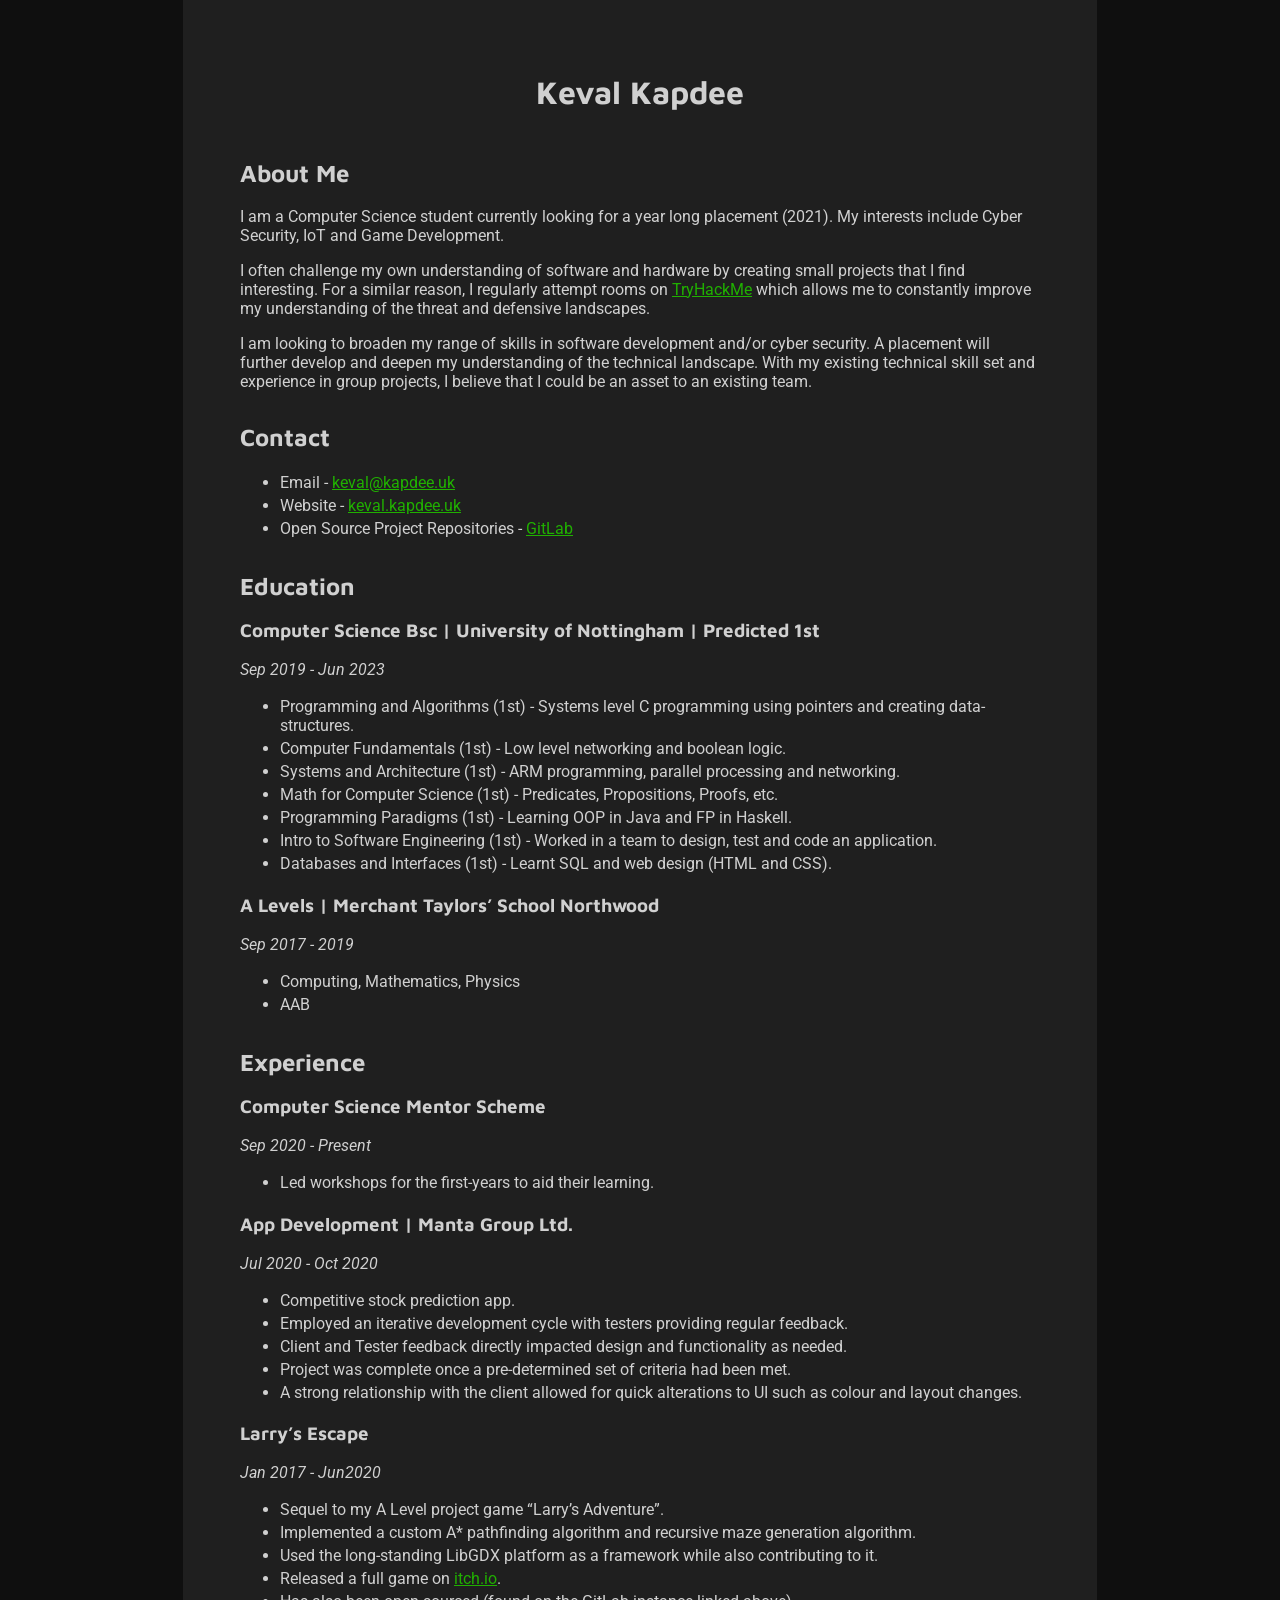
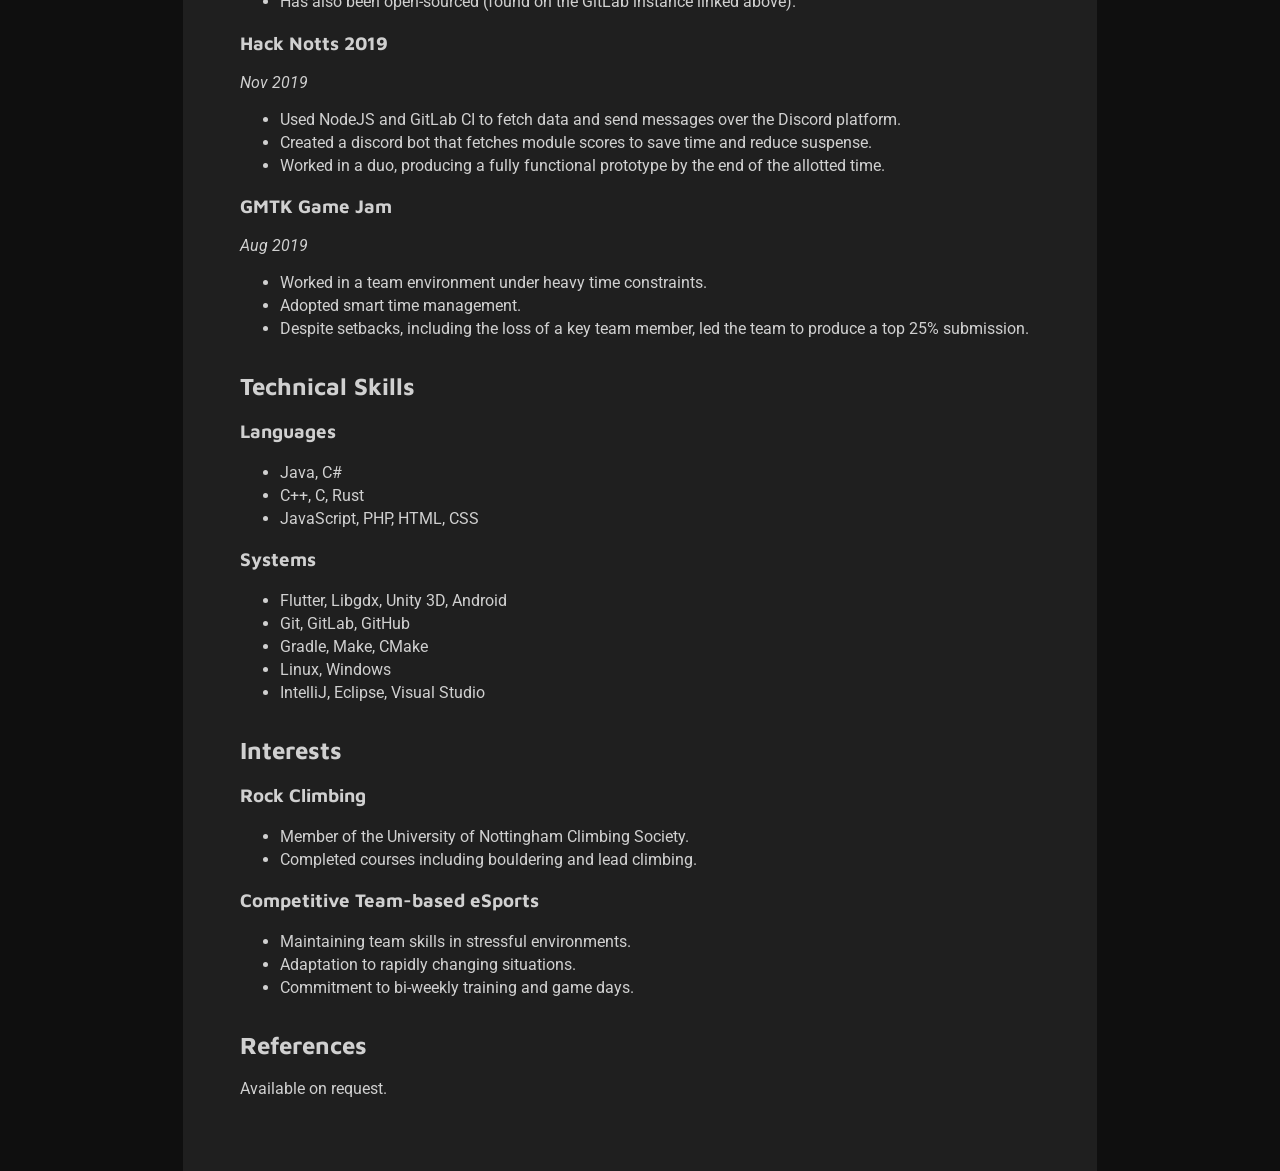
==== index.html @ 415f46cd "About me changes" ====
<!DOCTYPE html>
<html xmlns="http://www.w3.org/1999/xhtml" lang="" xml:lang="">
<head>
  <meta charset="utf-8" />
  <meta name="generator" content="pandoc" />
  <meta name="viewport" content="width=device-width, initial-scale=1.0, user-scalable=yes" />
  <title>Keval Kapdee</title>
  <style>
    code{white-space: pre-wrap;}
    span.smallcaps{font-variant: small-caps;}
    span.underline{text-decoration: underline;}
    div.column{display: inline-block; vertical-align: top; width: 50%;}
    div.hanging-indent{margin-left: 1.5em; text-indent: -1.5em;}
    ul.task-list{list-style: none;}
    .display.math{display: block; text-align: center; margin: 0.5rem auto;}
  </style>
  <link rel="stylesheet" href="style.css" />
  <!--[if lt IE 9]>
    <script src="//cdnjs.cloudflare.com/ajax/libs/html5shiv/3.7.3/html5shiv-printshiv.min.js"></script>
  <![endif]-->
</head>
<body>
<header id="title-block-header">
<h1 class="title">Keval Kapdee</h1>
</header>
<h2 id="about-me">About Me</h2>
<p>I am a Computer Science student currently looking for a year long placement (2021). My interests include Cyber Security, IoT and Game Development.</p>
<p>I often challenge my own understanding of software and hardware by creating small projects that I find interesting. For a similar reason, I regularly attempt rooms on <a href="https://tryhackme.com">TryHackMe</a> which allows me to constantly improve my understanding of the threat and defensive landscapes.</p>
<p>I am looking to broaden my range of skills in software development and/or cyber security. A placement will further develop and deepen my understanding of the technical landscape. With my existing technical skill set and experience in group projects, I believe that I could be an asset to an existing team.</p>
<h2 id="contact">Contact</h2>
<ul>
<li>Email - <a href="mailto:keval@kapdee.uk">keval@kapdee.uk</a></li>
<li>Website - <a href="https://keval.kapdee.uk">keval.kapdee.uk</a></li>
<li>Open Source Project Repositories - <a href="https://git.kapdee.uk">GitLab</a></li>
</ul>
<h2 id="education">Education</h2>
<h3 id="computer-science-bsc-university-of-nottingham-predicted-1st">Computer Science Bsc | University of Nottingham | Predicted 1st</h3>
<p><em>Sep 2019 - Jun 2023</em></p>
<ul>
<li>Programming and Algorithms (1st) - Systems level C programming using pointers and creating data-structures.</li>
<li>Computer Fundamentals (1st) - Low level networking and boolean logic.</li>
<li>Systems and Architecture (1st) - ARM programming, parallel processing and networking.</li>
<li>Math for Computer Science (1st) - Predicates, Propositions, Proofs, etc.</li>
<li>Programming Paradigms (1st) - Learning OOP in Java and FP in Haskell.</li>
<li>Intro to Software Engineering (1st) - Worked in a team to design, test and code an application.</li>
<li>Databases and Interfaces (1st) - Learnt SQL and web design (HTML and CSS).</li>
</ul>
<h3 id="a-levels-merchant-taylors-school-northwood">A Levels | Merchant Taylors’ School Northwood</h3>
<p><em>Sep 2017 - 2019</em></p>
<ul>
<li>Computing, Mathematics, Physics</li>
<li>AAB</li>
</ul>
<h2 id="experience">Experience</h2>
<h3 id="computer-science-mentor-scheme">Computer Science Mentor Scheme</h3>
<p><em>Sep 2020 - Present</em></p>
<ul>
<li>Led workshops for the first-years to aid their learning.</li>
</ul>
<h3 id="app-development-manta-group-ltd.">App Development | Manta Group Ltd.</h3>
<p><em>Jul 2020 - Oct 2020</em></p>
<ul>
<li>Competitive stock prediction app.</li>
<li>Employed an iterative development cycle with testers providing regular feedback.</li>
<li>Client and Tester feedback directly impacted design and functionality as needed.</li>
<li>Project was complete once a pre-determined set of criteria had been met.</li>
<li>A strong relationship with the client allowed for quick alterations to UI such as colour and layout changes.</li>
</ul>
<h3 id="larrys-escape">Larry’s Escape</h3>
<p><em>Jan 2017 - Jun2020</em></p>
<ul>
<li>Sequel to my A Level project game “Larry’s Adventure”.</li>
<li>Implemented a custom A* pathfinding algorithm and recursive maze generation algorithm.</li>
<li>Used the long-standing LibGDX platform as a framework while also contributing to it.</li>
<li>Released a full game on <a href="https://keval.kapdee.uk">itch.io</a>.</li>
<li>Has also been open-sourced (found on the GitLab instance linked above).</li>
</ul>
<h3 id="hack-notts-2019">Hack Notts 2019</h3>
<p><em>Nov 2019</em></p>
<ul>
<li>Used NodeJS and GitLab CI to fetch data and send messages over the Discord platform.</li>
<li>Created a discord bot that fetches module scores to save time and reduce suspense.</li>
<li>Worked in a duo, producing a fully functional prototype by the end of the allotted time.</li>
</ul>
<h3 id="gmtk-game-jam">GMTK Game Jam</h3>
<p><em>Aug 2019</em></p>
<ul>
<li>Worked in a team environment under heavy time constraints.</li>
<li>Adopted smart time management.</li>
<li>Despite setbacks, including the loss of a key team member, led the team to produce a top 25% submission.</li>
</ul>
<h2 id="technical-skills">Technical Skills</h2>
<h3 id="languages">Languages</h3>
<ul>
<li>Java, C#</li>
<li>C++, C, Rust</li>
<li>JavaScript, PHP, HTML, CSS</li>
</ul>
<h3 id="systems">Systems</h3>
<ul>
<li>Flutter, Libgdx, Unity 3D, Android</li>
<li>Git, GitLab, GitHub</li>
<li>Gradle, Make, CMake</li>
<li>Linux, Windows</li>
<li>IntelliJ, Eclipse, Visual Studio</li>
</ul>
<h2 id="interests">Interests</h2>
<h3 id="rock-climbing">Rock Climbing</h3>
<ul>
<li>Member of the University of Nottingham Climbing Society.</li>
<li>Completed courses including bouldering and lead climbing.</li>
</ul>
<h3 id="competitive-team-based-esports">Competitive Team-based eSports</h3>
<ul>
<li>Maintaining team skills in stressful environments.</li>
<li>Adaptation to rapidly changing situations.</li>
<li>Commitment to bi-weekly training and game days.</li>
</ul>
<h2 id="references">References</h2>
<p>Available on request.</p>
</body>
</html>
---- style.css ----
@import url('https://fonts.googleapis.com/css2?family=Roboto:ital,wght@0,100;0,300;0,400;0,500;0,700;0,900;1,100;1,300;1,400;1,500;1,700;1,900&display=swap');
@import url('https://fonts.googleapis.com/css2?family=Maven+Pro:wght@400;500;600;700;800;900&display=swap');

* {
    font-family: 'Roboto', sans-serif;
}

html {
    background-color: #0f0f0fff;
}

body {
    margin: 0 auto;
    max-width: 800px;
    background-color: #1f1f1fff;
    color: #d0d0d0ff;
    padding:15mm;
}

h1{
    font-family: 'Maven Pro', 'Roboto', sans-serif;
    margin: 0;
    text-align: center;
}

h2 {
    margin-top: 32px;
}

h2, h3, h4, h5, h6 {
    font-family: 'Maven Pro', 'Roboto', sans-serif;
}

header{
    padding: 16px;
}

a {
    color: #20b000ff;
}

li {
    padding: 2px 0;
}
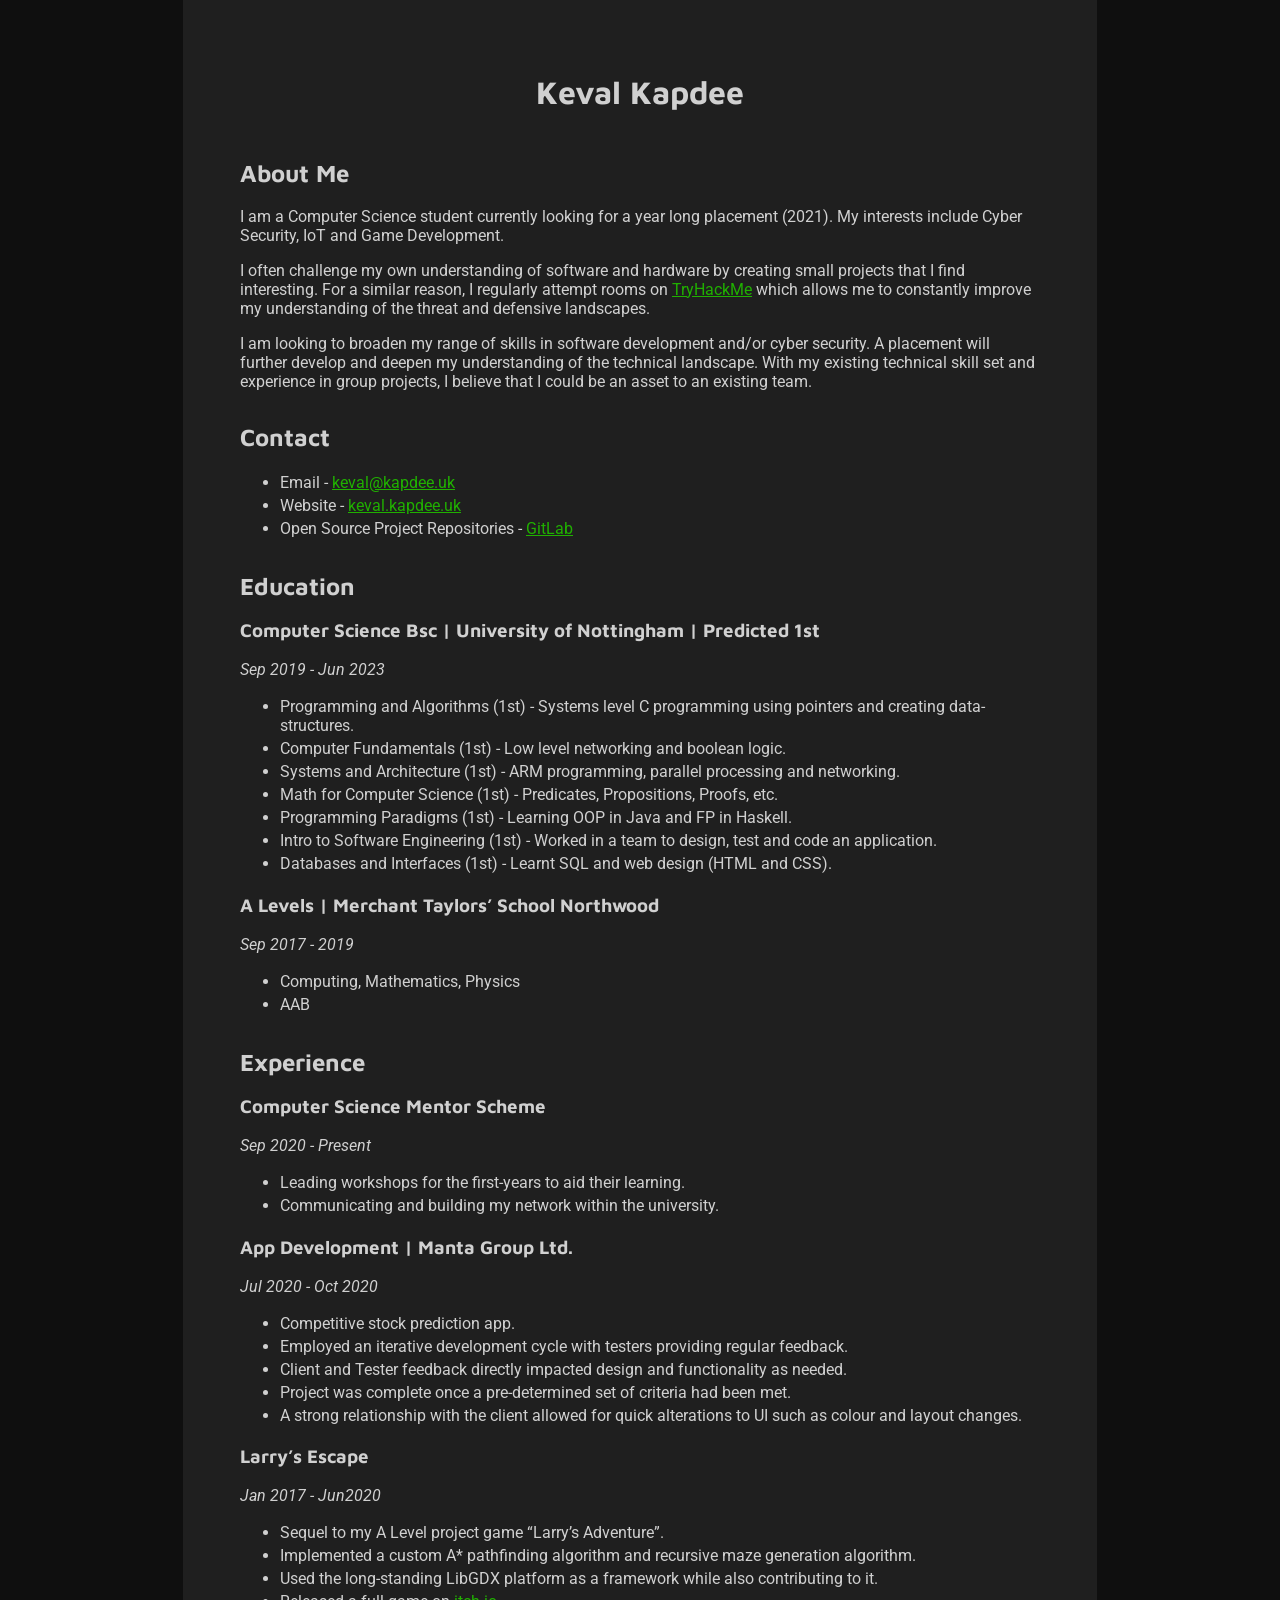
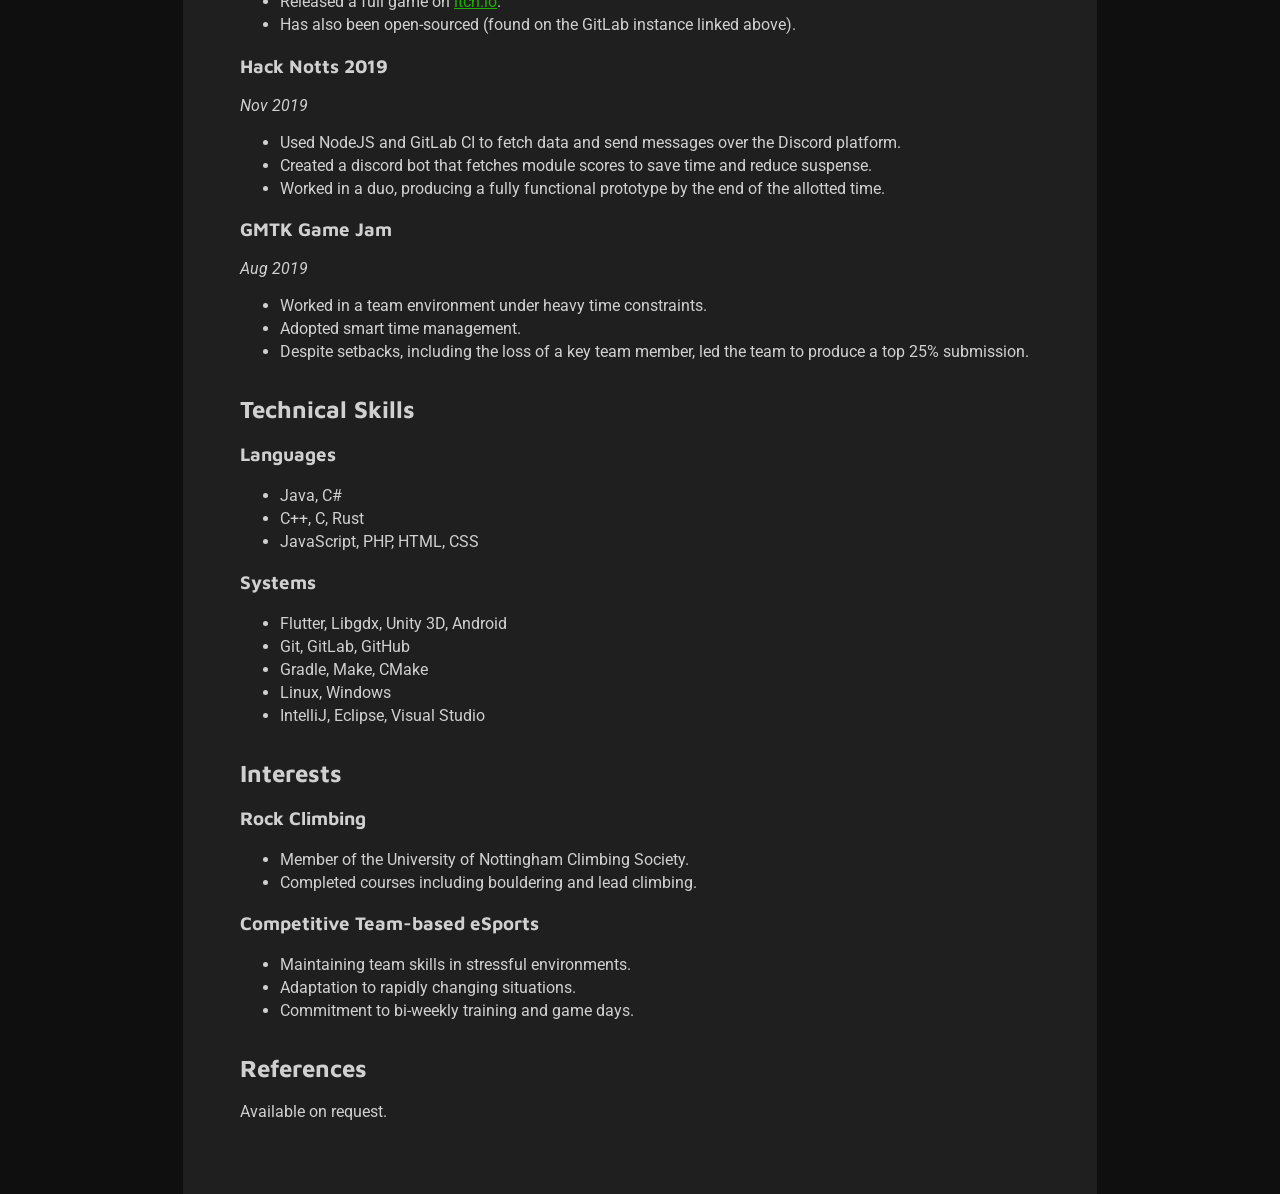
==== commit 4f57a8ba: "Present tense current and communication" ====
--- a/index.html
+++ b/index.html
@@ -55,7 +55,8 @@
 <h3 id="computer-science-mentor-scheme">Computer Science Mentor Scheme</h3>
 <p><em>Sep 2020 - Present</em></p>
 <ul>
-<li>Led workshops for the first-years to aid their learning.</li>
+<li>Leading workshops for the first-years to aid their learning.</li>
+<li>Communicating and building my network within the university.</li>
 </ul>
 <h3 id="app-development-manta-group-ltd.">App Development | Manta Group Ltd.</h3>
 <p><em>Jul 2020 - Oct 2020</em></p>
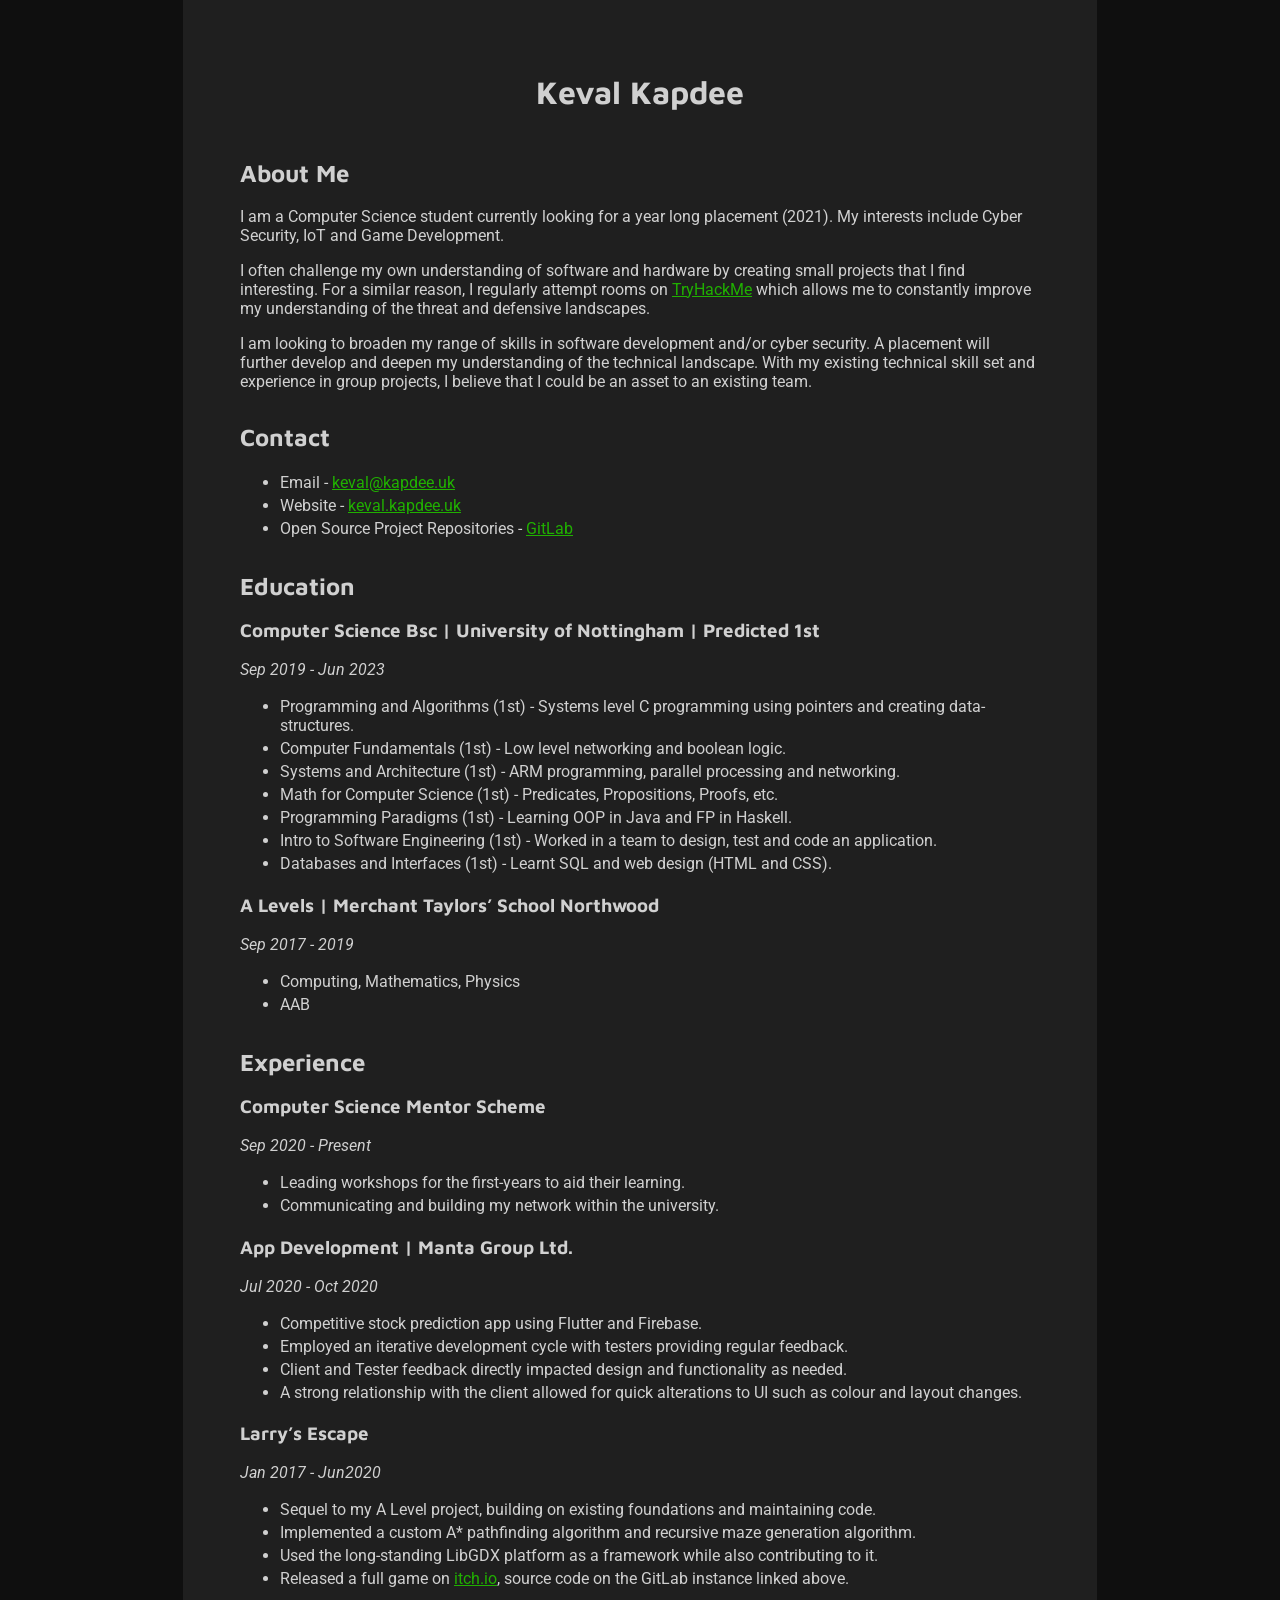
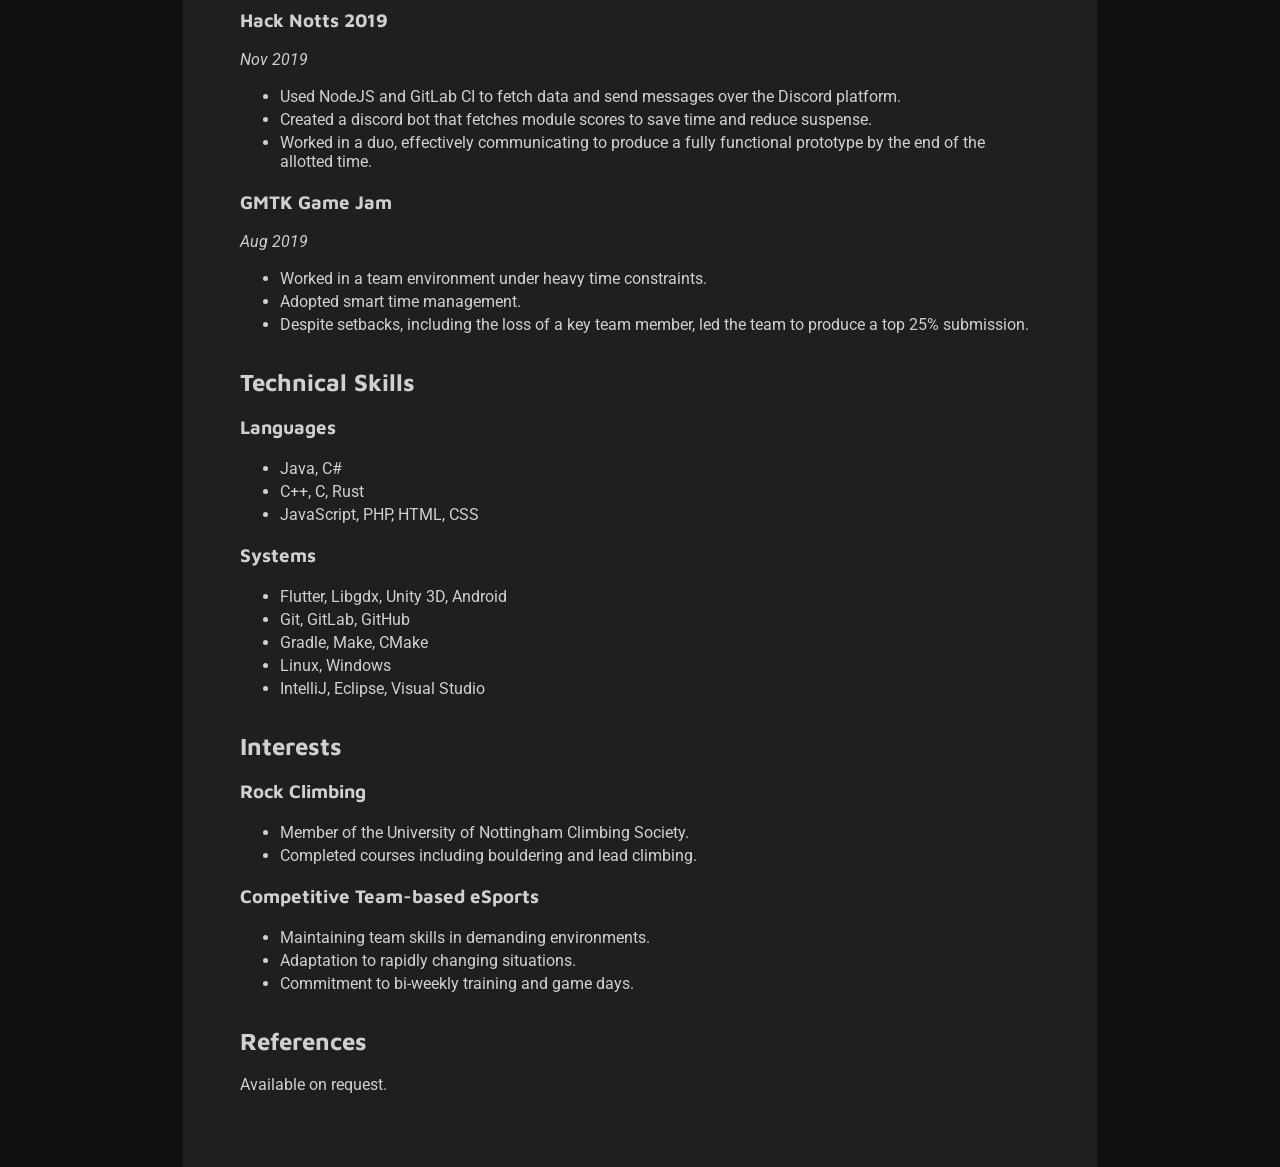
==== commit 5f36b4ea: "Experience wording and explicit soft skills" ====
--- a/index.html
+++ b/index.html
@@ -61,27 +61,25 @@
 <h3 id="app-development-manta-group-ltd.">App Development | Manta Group Ltd.</h3>
 <p><em>Jul 2020 - Oct 2020</em></p>
 <ul>
-<li>Competitive stock prediction app.</li>
+<li>Competitive stock prediction app using Flutter and Firebase.</li>
 <li>Employed an iterative development cycle with testers providing regular feedback.</li>
 <li>Client and Tester feedback directly impacted design and functionality as needed.</li>
-<li>Project was complete once a pre-determined set of criteria had been met.</li>
 <li>A strong relationship with the client allowed for quick alterations to UI such as colour and layout changes.</li>
 </ul>
 <h3 id="larrys-escape">Larry’s Escape</h3>
 <p><em>Jan 2017 - Jun2020</em></p>
 <ul>
-<li>Sequel to my A Level project game “Larry’s Adventure”.</li>
+<li>Sequel to my A Level project, building on existing foundations and maintaining code.</li>
 <li>Implemented a custom A* pathfinding algorithm and recursive maze generation algorithm.</li>
 <li>Used the long-standing LibGDX platform as a framework while also contributing to it.</li>
-<li>Released a full game on <a href="https://keval.kapdee.uk">itch.io</a>.</li>
-<li>Has also been open-sourced (found on the GitLab instance linked above).</li>
+<li>Released a full game on <a href="https://keval.kapdee.uk">itch.io</a>, source code on the GitLab instance linked above.</li>
 </ul>
 <h3 id="hack-notts-2019">Hack Notts 2019</h3>
 <p><em>Nov 2019</em></p>
 <ul>
 <li>Used NodeJS and GitLab CI to fetch data and send messages over the Discord platform.</li>
 <li>Created a discord bot that fetches module scores to save time and reduce suspense.</li>
-<li>Worked in a duo, producing a fully functional prototype by the end of the allotted time.</li>
+<li>Worked in a duo, effectively communicating to produce a fully functional prototype by the end of the allotted time.</li>
 </ul>
 <h3 id="gmtk-game-jam">GMTK Game Jam</h3>
 <p><em>Aug 2019</em></p>
@@ -113,7 +111,7 @@
 </ul>
 <h3 id="competitive-team-based-esports">Competitive Team-based eSports</h3>
 <ul>
-<li>Maintaining team skills in stressful environments.</li>
+<li>Maintaining team skills in demanding environments.</li>
 <li>Adaptation to rapidly changing situations.</li>
 <li>Commitment to bi-weekly training and game days.</li>
 </ul>
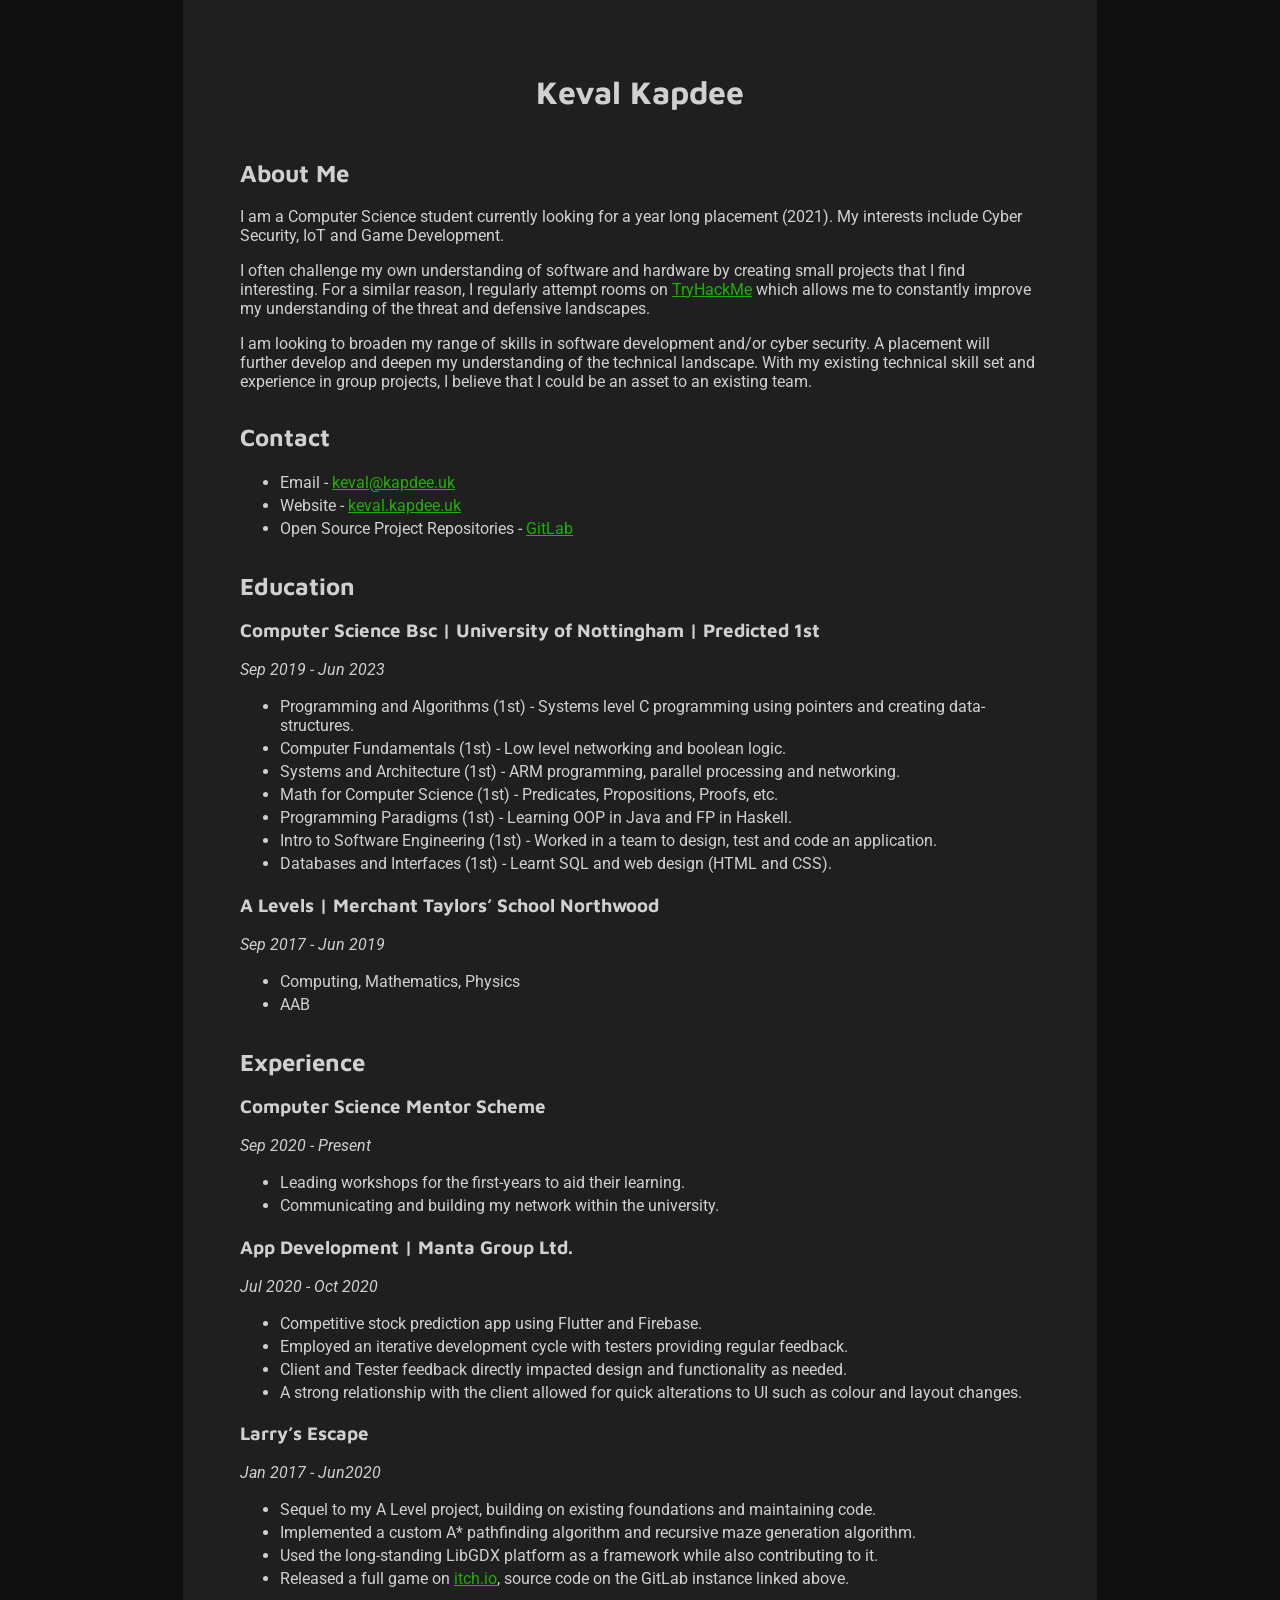
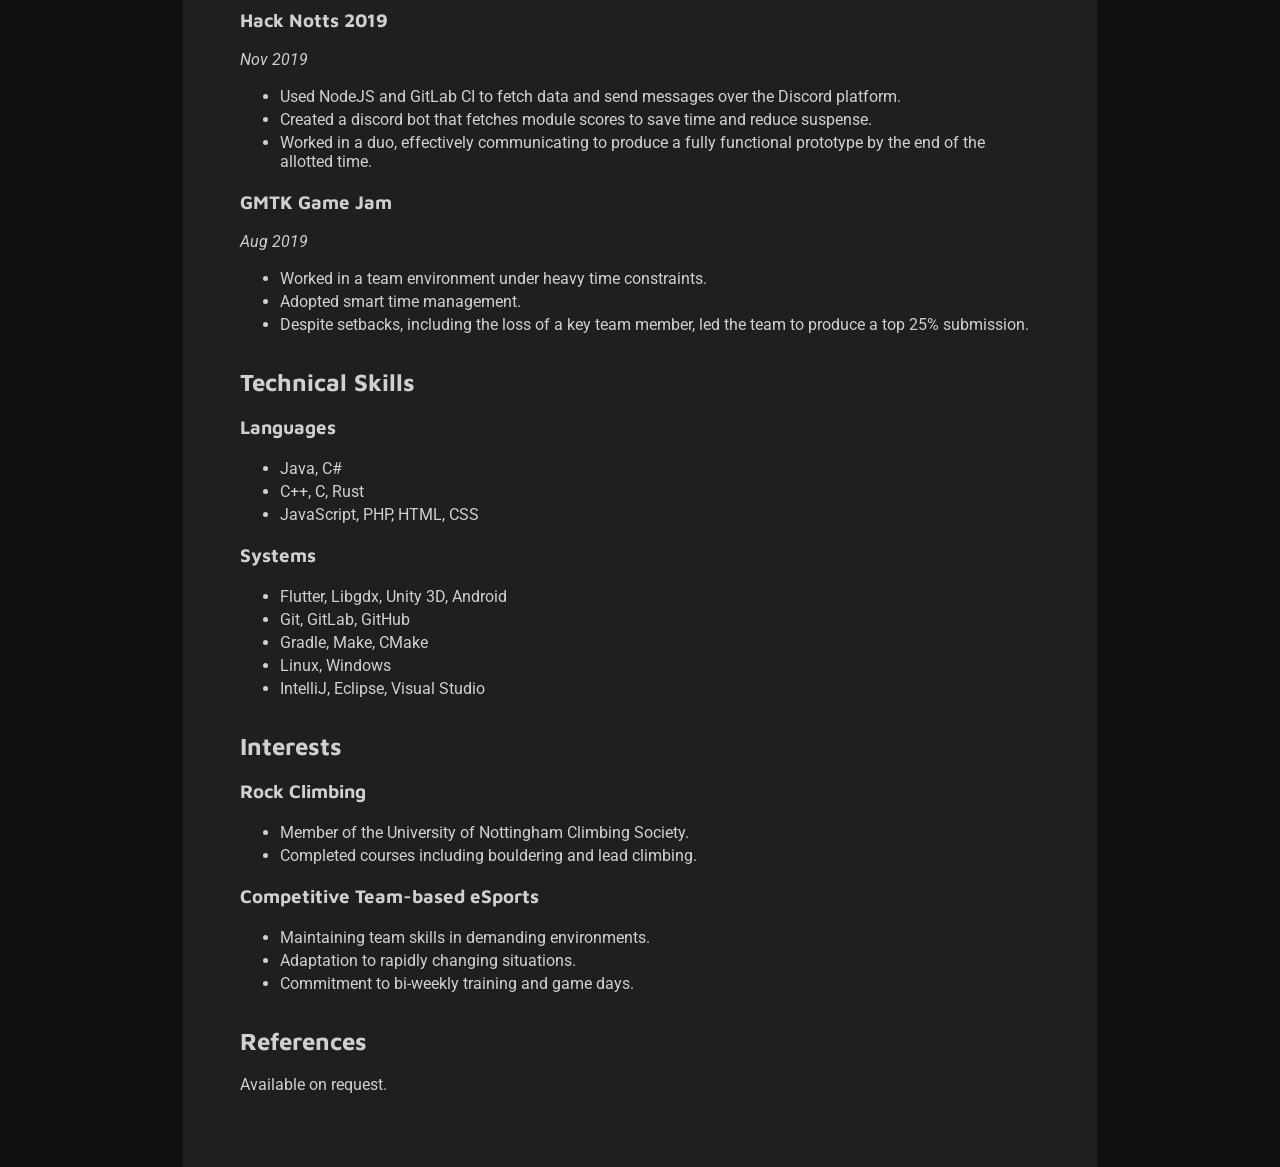
==== commit eda70ced: "Added month for A levels" ====
--- a/index.html
+++ b/index.html
@@ -46,7 +46,7 @@
 <li>Databases and Interfaces (1st) - Learnt SQL and web design (HTML and CSS).</li>
 </ul>
 <h3 id="a-levels-merchant-taylors-school-northwood">A Levels | Merchant Taylors’ School Northwood</h3>
-<p><em>Sep 2017 - 2019</em></p>
+<p><em>Sep 2017 - Jun 2019</em></p>
 <ul>
 <li>Computing, Mathematics, Physics</li>
 <li>AAB</li>
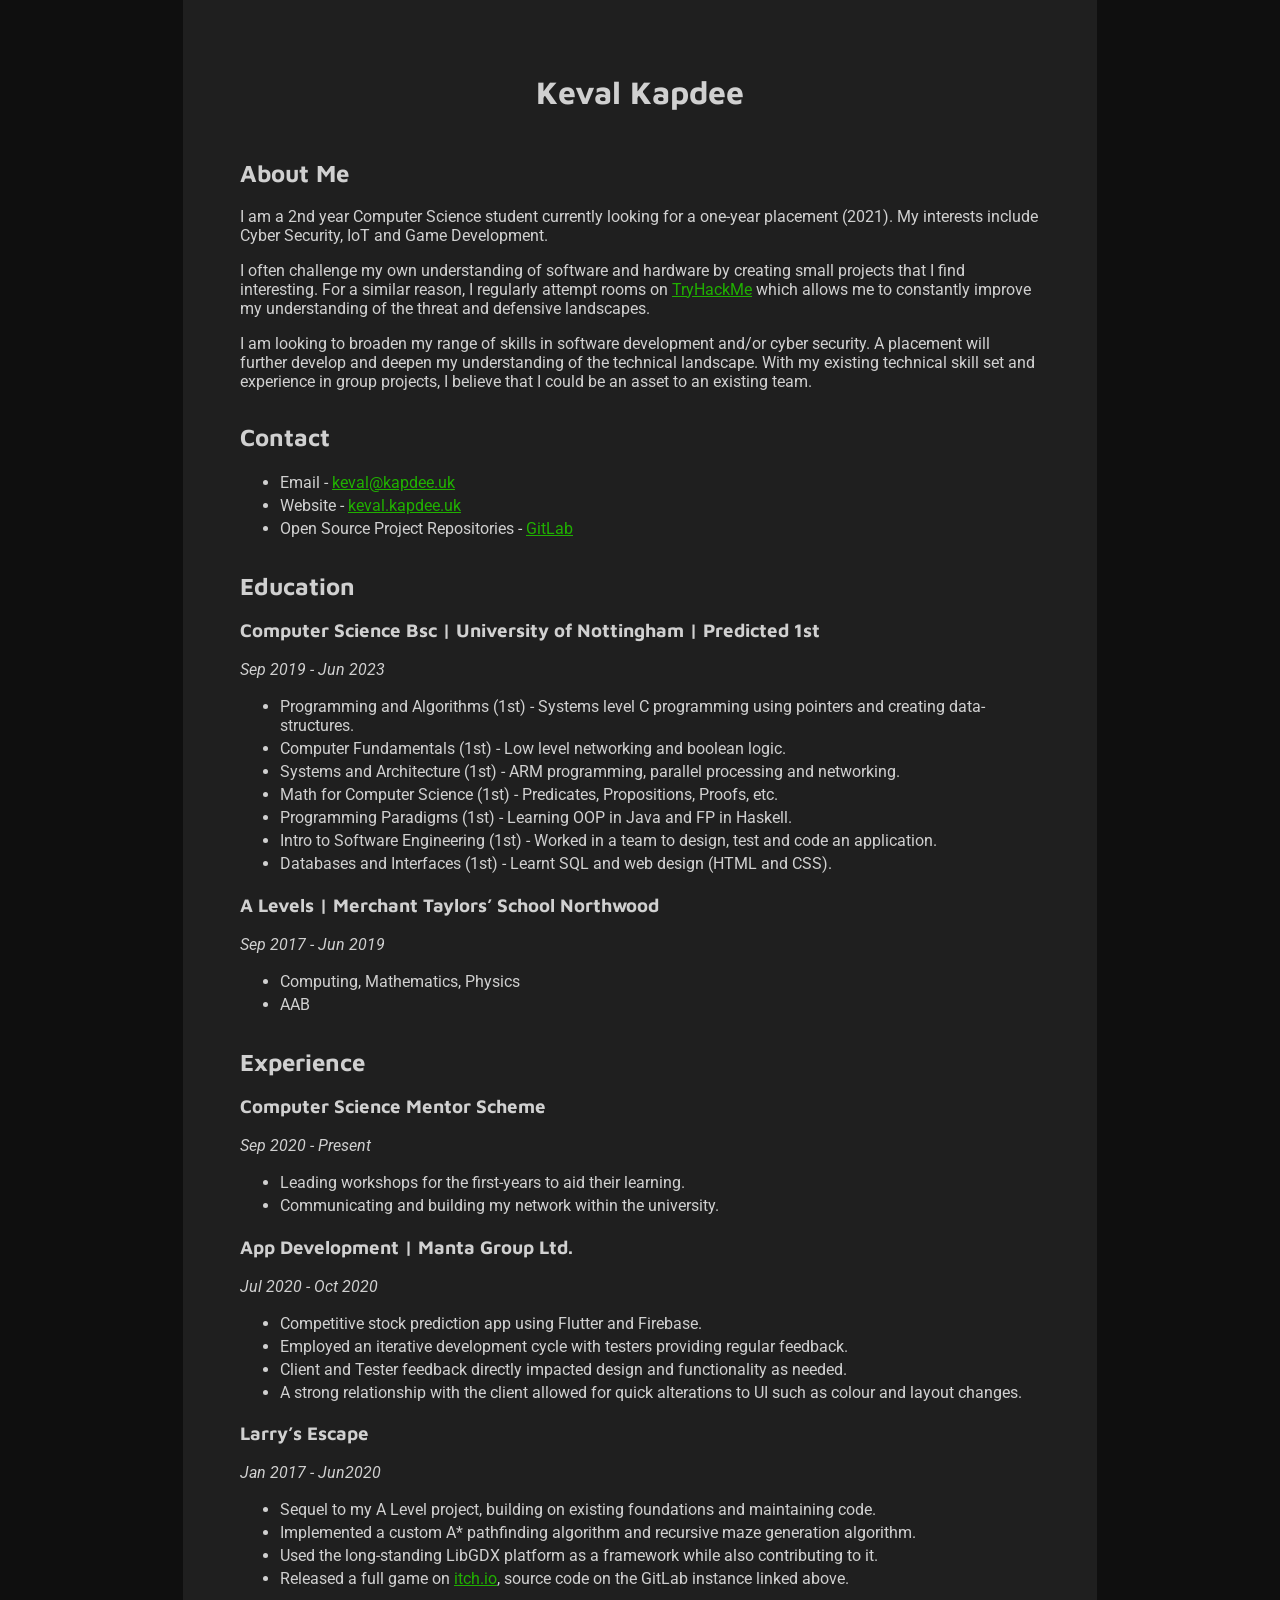
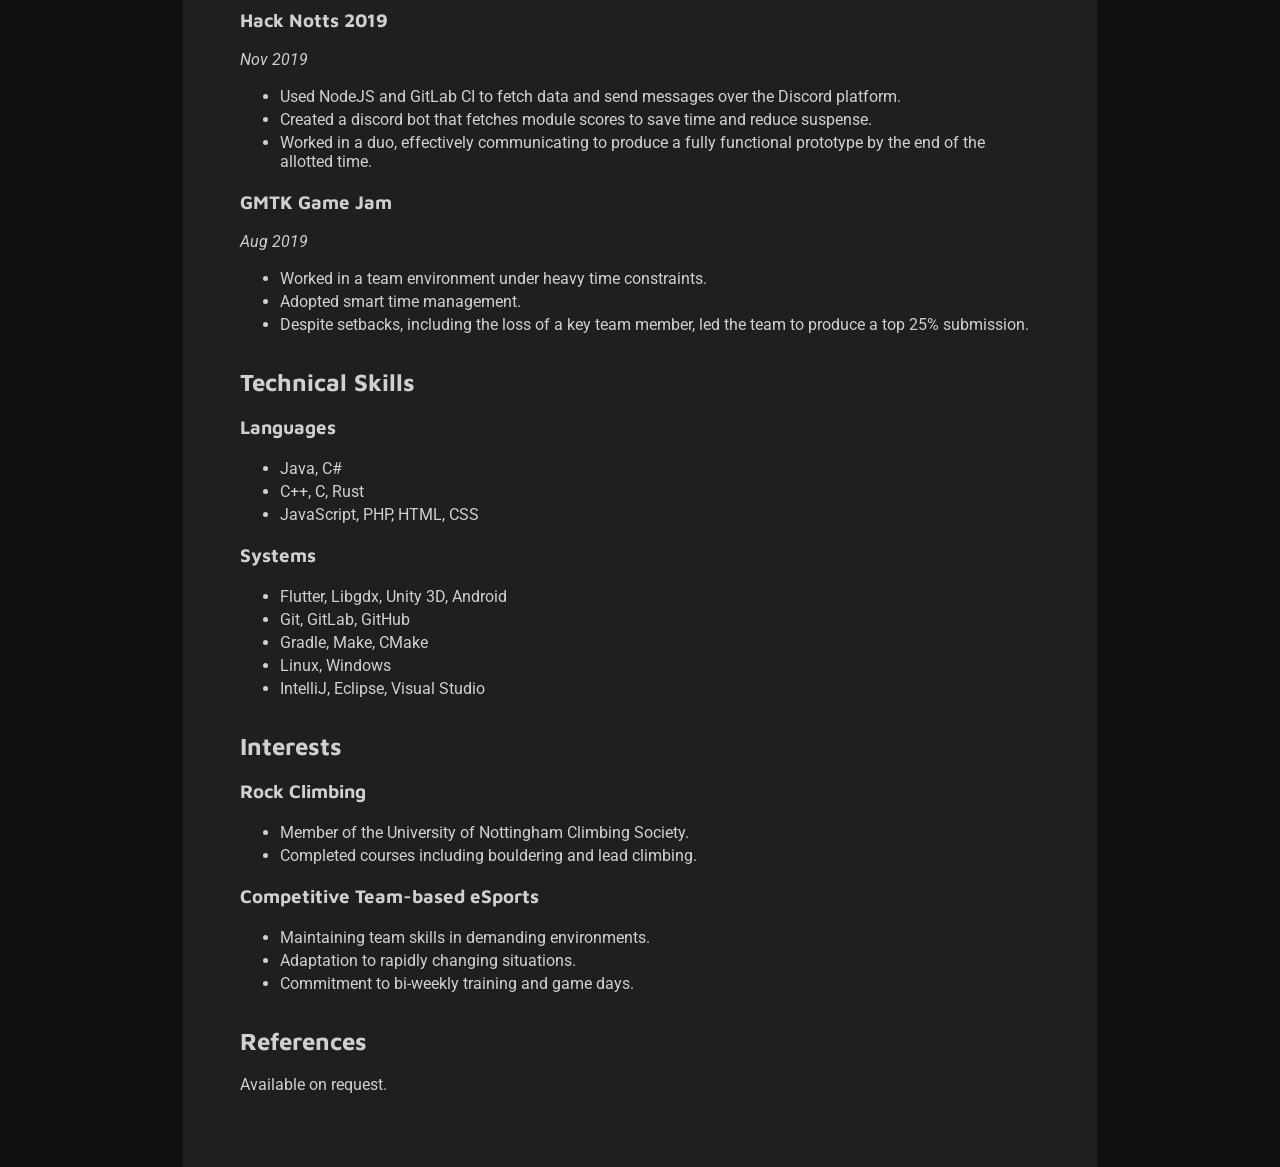
==== commit 81c1220e: "Improve about me" ====
--- a/index.html
+++ b/index.html
@@ -24,7 +24,7 @@
 <h1 class="title">Keval Kapdee</h1>
 </header>
 <h2 id="about-me">About Me</h2>
-<p>I am a Computer Science student currently looking for a year long placement (2021). My interests include Cyber Security, IoT and Game Development.</p>
+<p>I am a 2nd year Computer Science student currently looking for a one-year placement (2021). My interests include Cyber Security, IoT and Game Development.</p>
 <p>I often challenge my own understanding of software and hardware by creating small projects that I find interesting. For a similar reason, I regularly attempt rooms on <a href="https://tryhackme.com">TryHackMe</a> which allows me to constantly improve my understanding of the threat and defensive landscapes.</p>
 <p>I am looking to broaden my range of skills in software development and/or cyber security. A placement will further develop and deepen my understanding of the technical landscape. With my existing technical skill set and experience in group projects, I believe that I could be an asset to an existing team.</p>
 <h2 id="contact">Contact</h2>
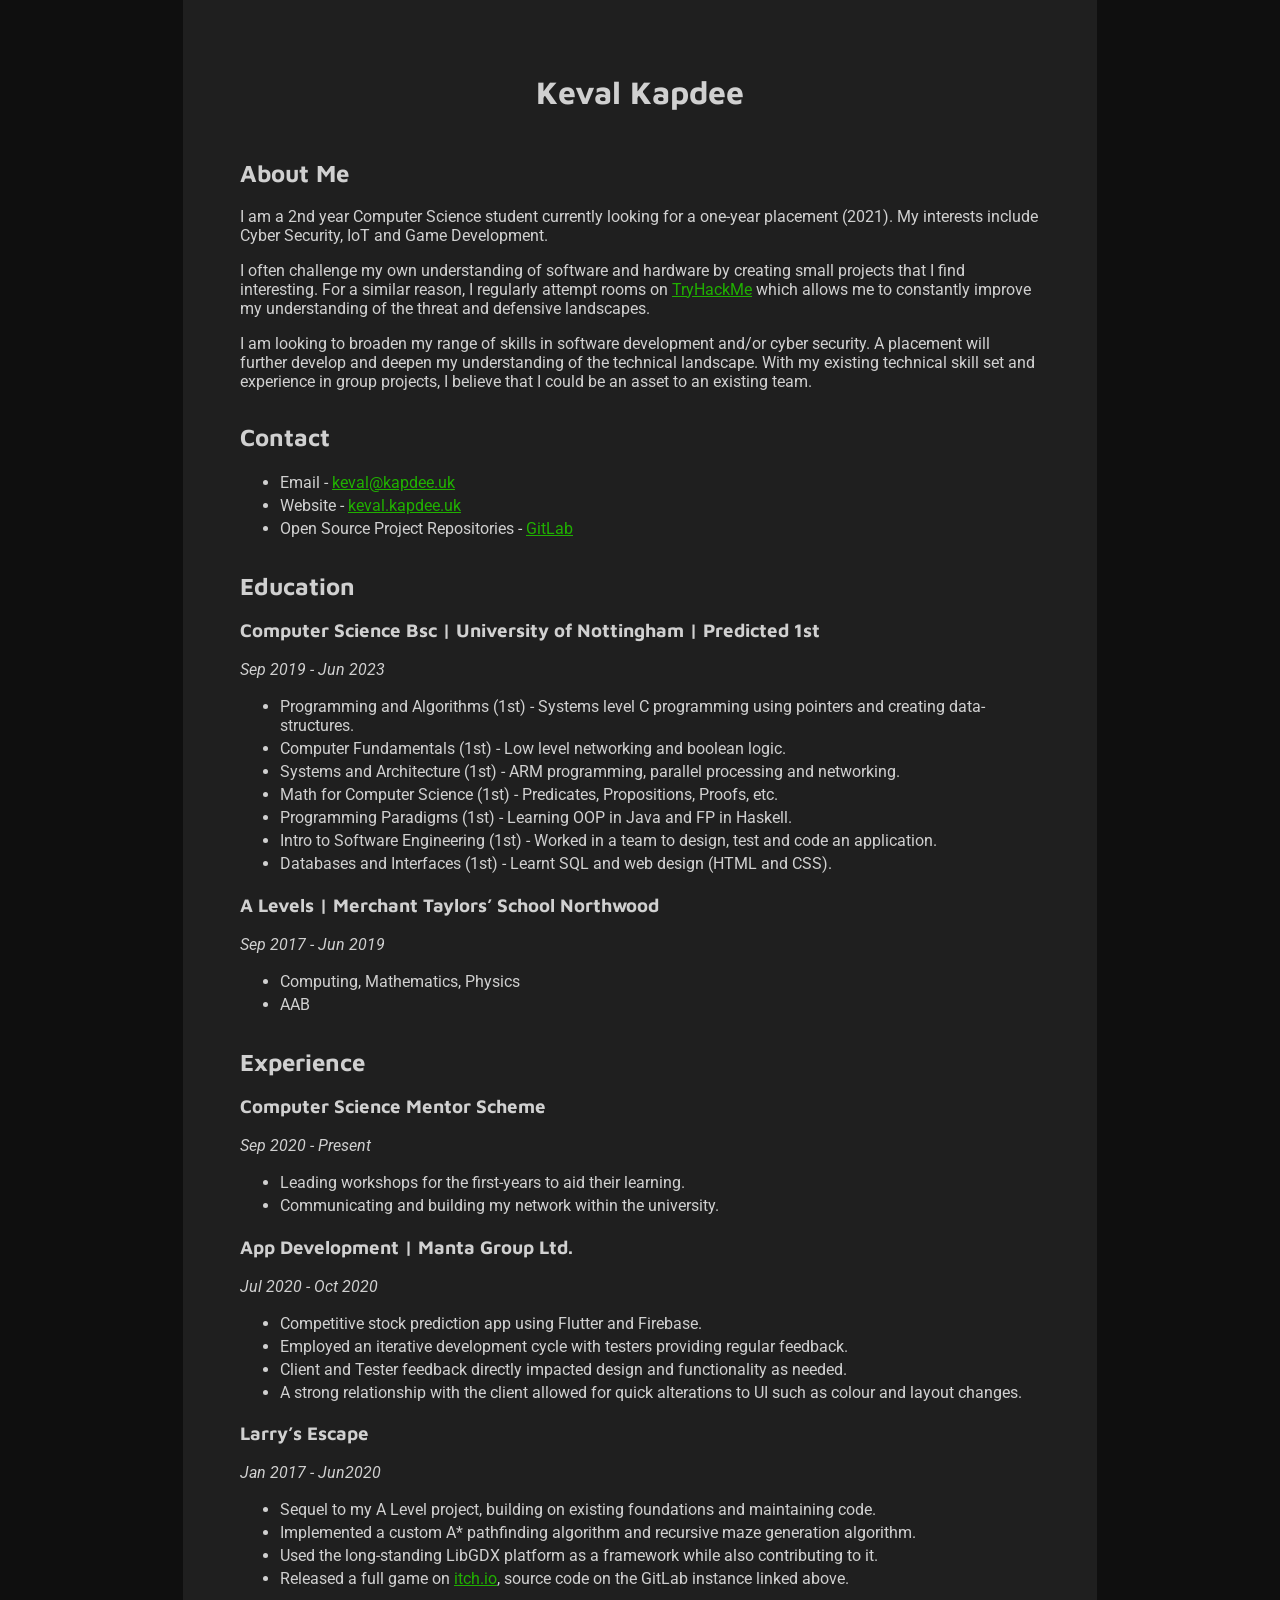
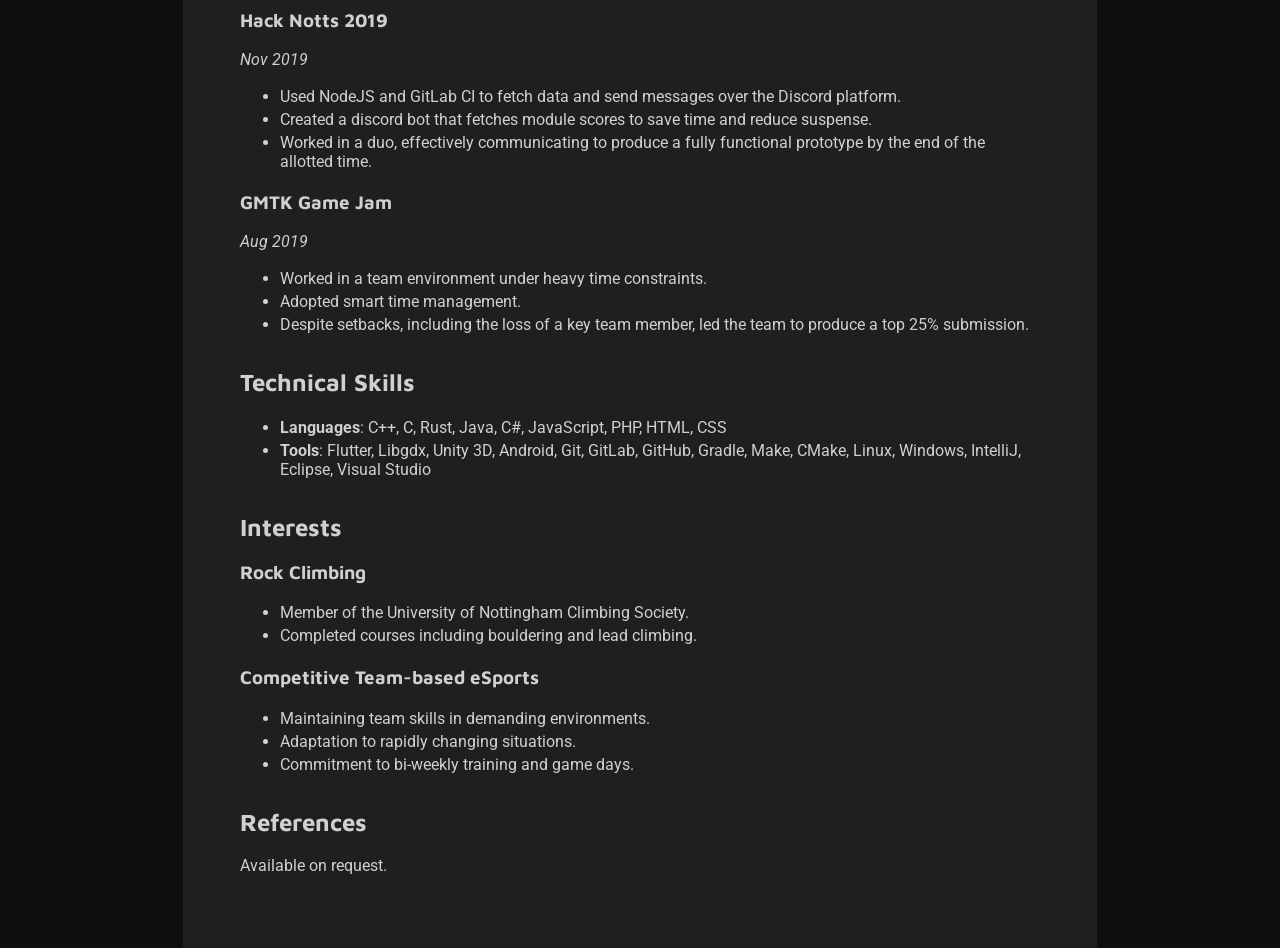
==== commit 4cfd42d1: "Condense skills" ====
--- a/index.html
+++ b/index.html
@@ -89,19 +89,9 @@
 <li>Despite setbacks, including the loss of a key team member, led the team to produce a top 25% submission.</li>
 </ul>
 <h2 id="technical-skills">Technical Skills</h2>
-<h3 id="languages">Languages</h3>
 <ul>
-<li>Java, C#</li>
-<li>C++, C, Rust</li>
-<li>JavaScript, PHP, HTML, CSS</li>
-</ul>
-<h3 id="systems">Systems</h3>
-<ul>
-<li>Flutter, Libgdx, Unity 3D, Android</li>
-<li>Git, GitLab, GitHub</li>
-<li>Gradle, Make, CMake</li>
-<li>Linux, Windows</li>
-<li>IntelliJ, Eclipse, Visual Studio</li>
+<li><strong>Languages</strong>: C++, C, Rust, Java, C#, JavaScript, PHP, HTML, CSS</li>
+<li><strong>Tools</strong>: Flutter, Libgdx, Unity 3D, Android, Git, GitLab, GitHub, Gradle, Make, CMake, Linux, Windows, IntelliJ, Eclipse, Visual Studio</li>
 </ul>
 <h2 id="interests">Interests</h2>
 <h3 id="rock-climbing">Rock Climbing</h3>
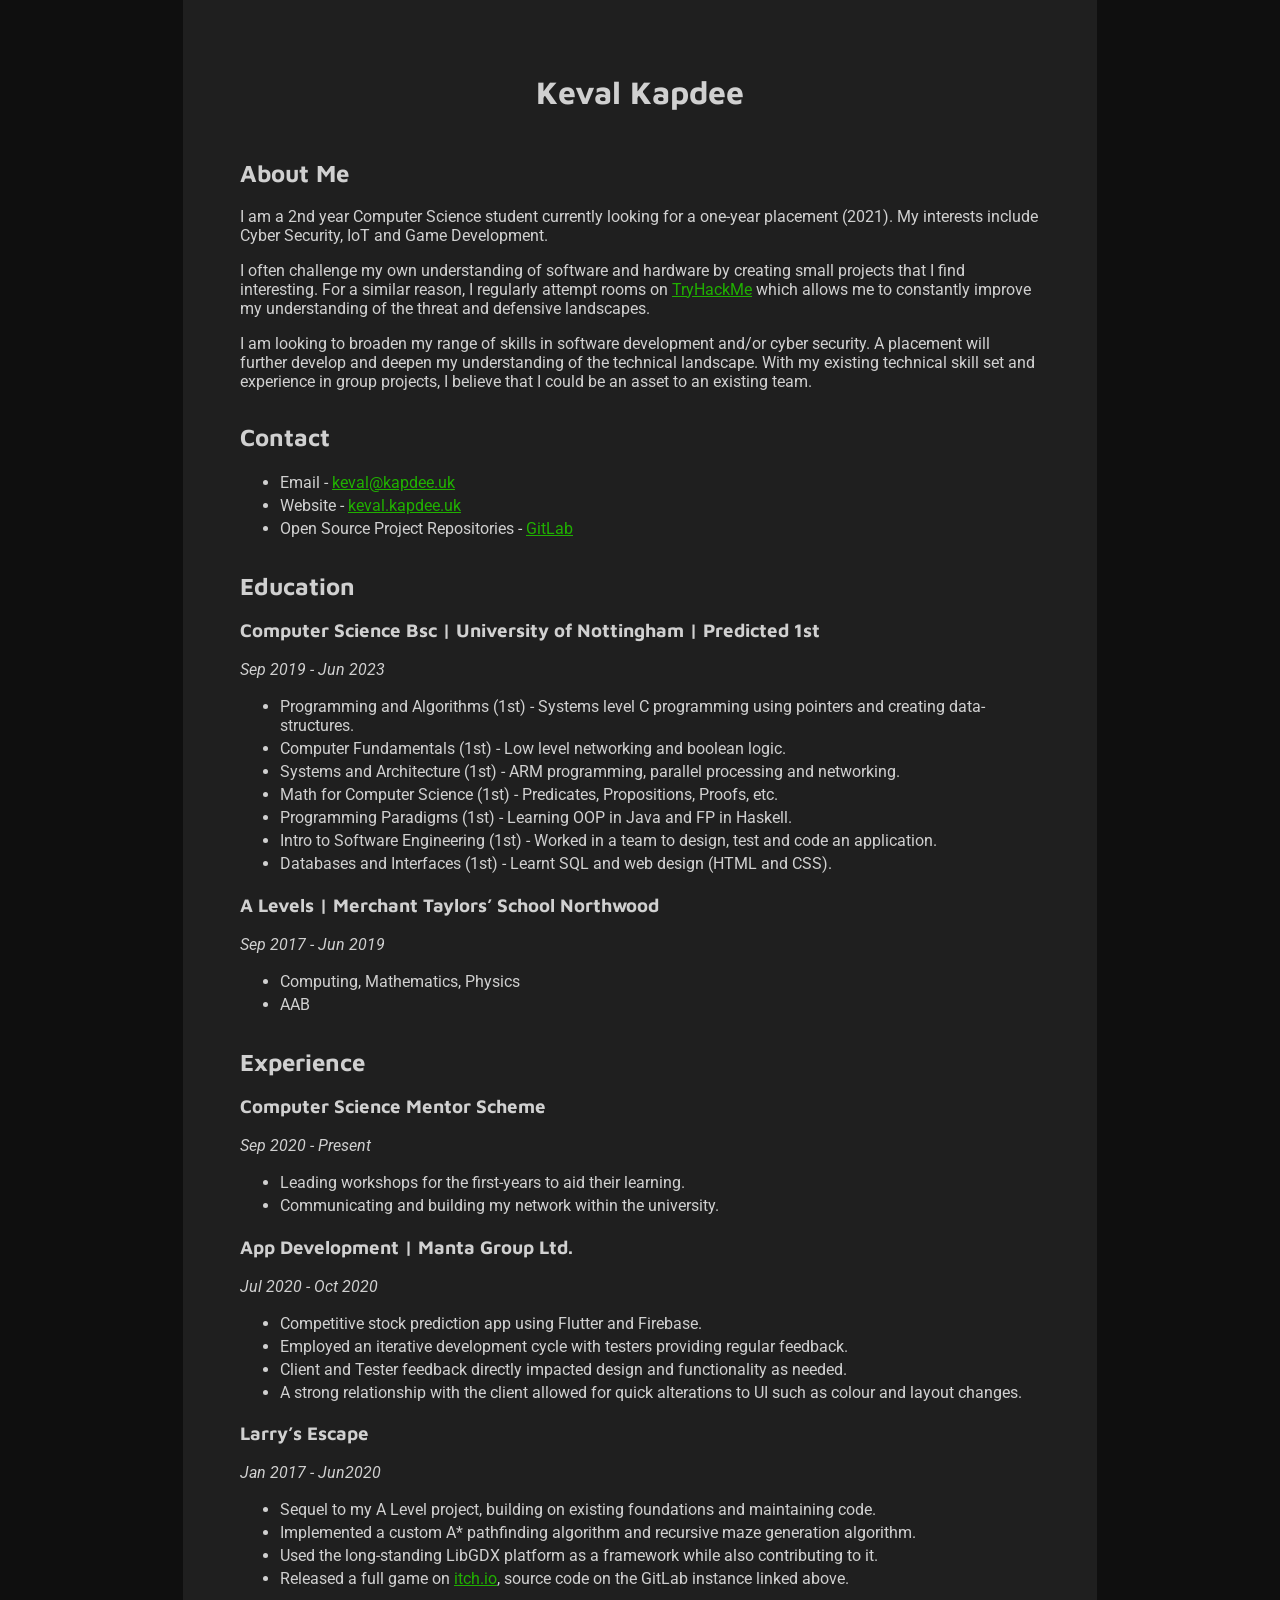
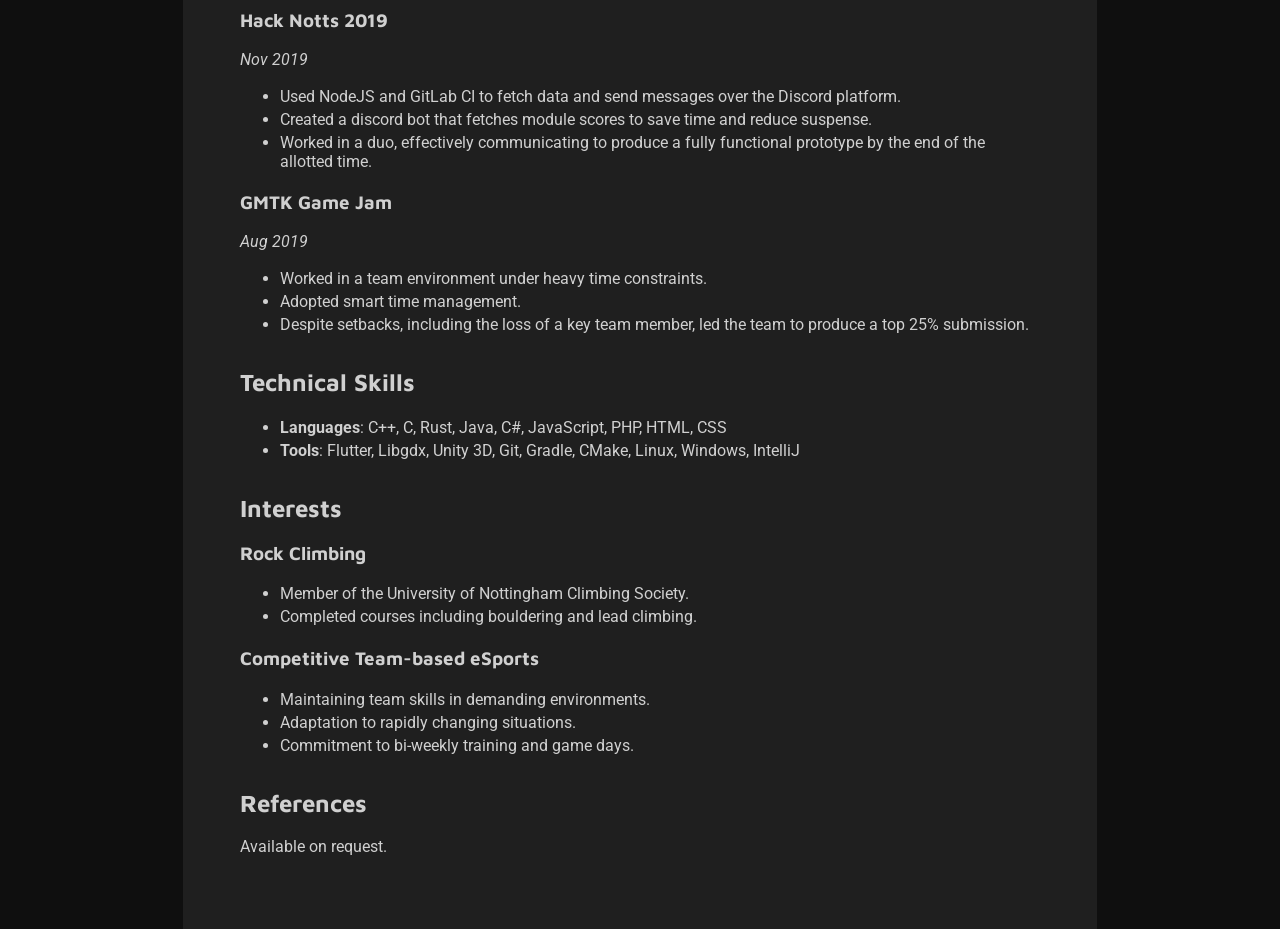
==== commit ab65ff28: "Remove redundant tools" ====
--- a/index.html
+++ b/index.html
@@ -91,7 +91,7 @@
 <h2 id="technical-skills">Technical Skills</h2>
 <ul>
 <li><strong>Languages</strong>: C++, C, Rust, Java, C#, JavaScript, PHP, HTML, CSS</li>
-<li><strong>Tools</strong>: Flutter, Libgdx, Unity 3D, Android, Git, GitLab, GitHub, Gradle, Make, CMake, Linux, Windows, IntelliJ, Eclipse, Visual Studio</li>
+<li><strong>Tools</strong>: Flutter, Libgdx, Unity 3D, Git, Gradle, CMake, Linux, Windows, IntelliJ</li>
 </ul>
 <h2 id="interests">Interests</h2>
 <h3 id="rock-climbing">Rock Climbing</h3>
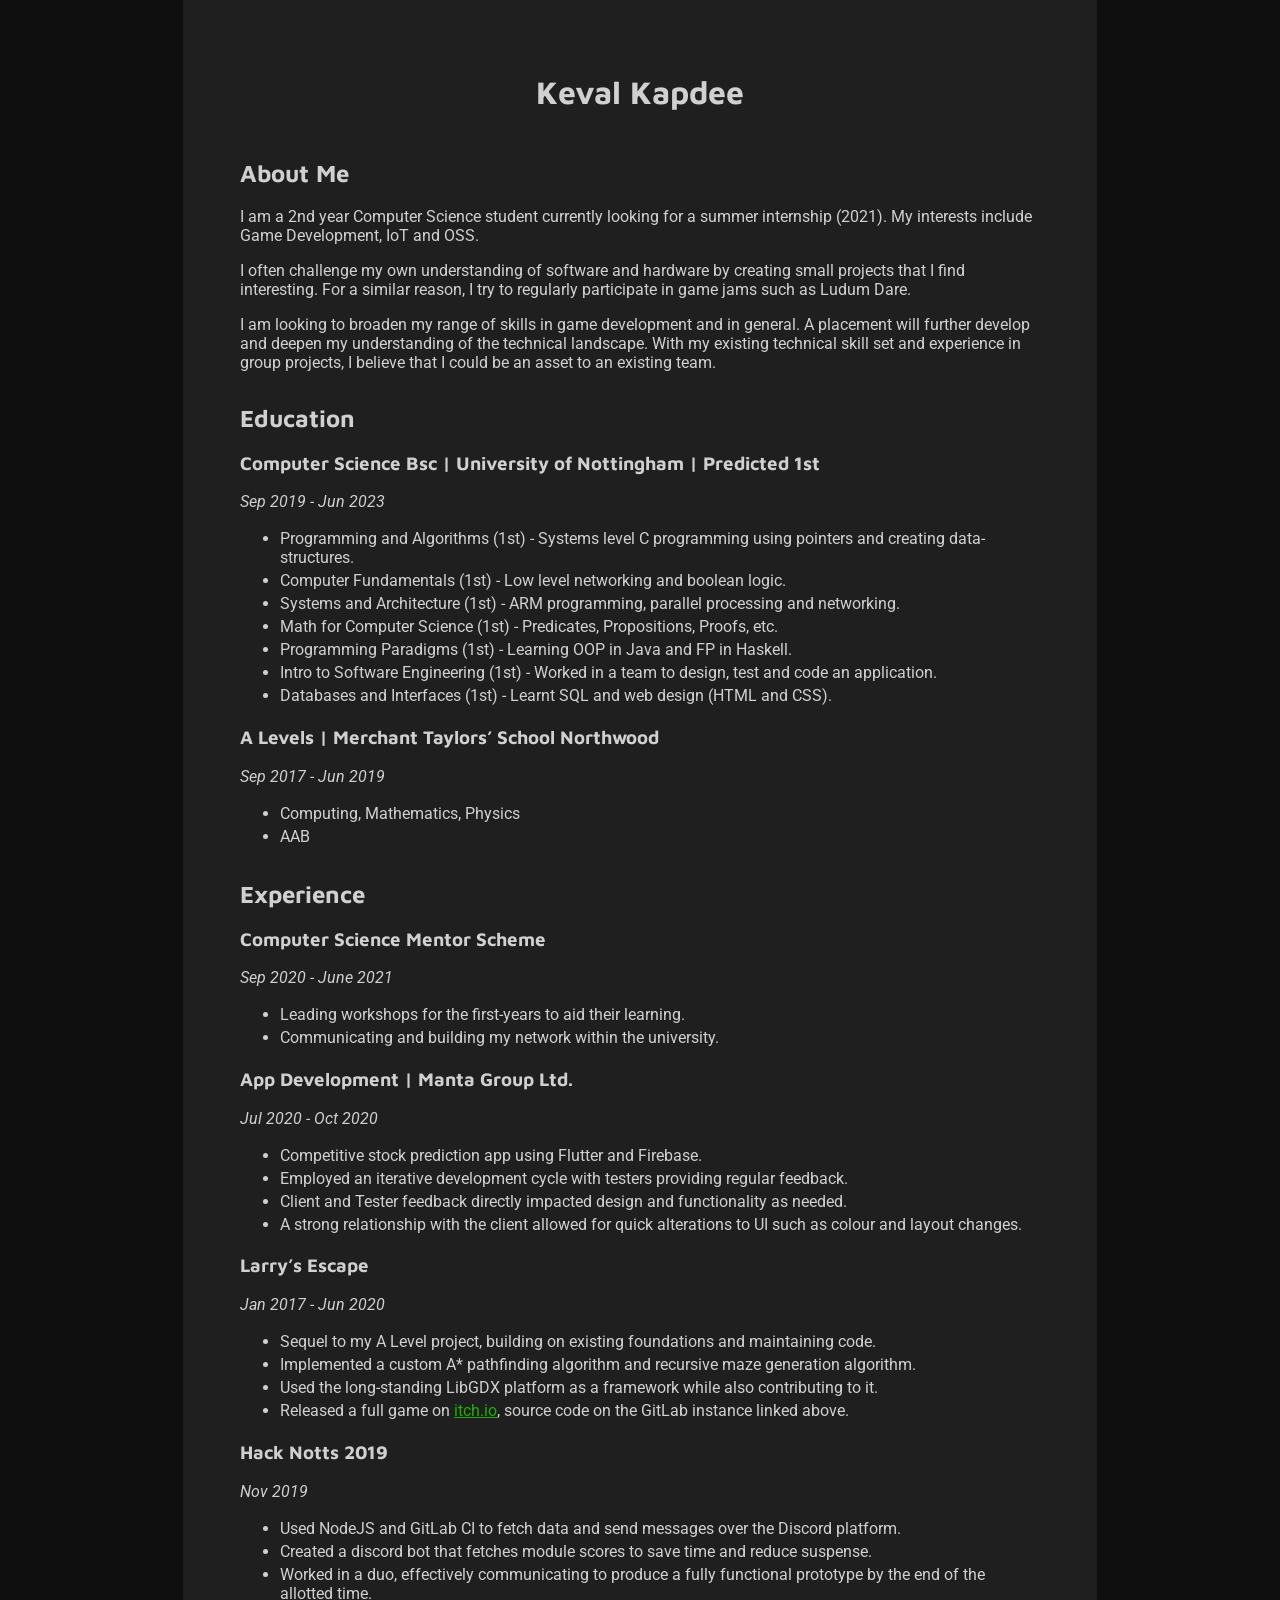
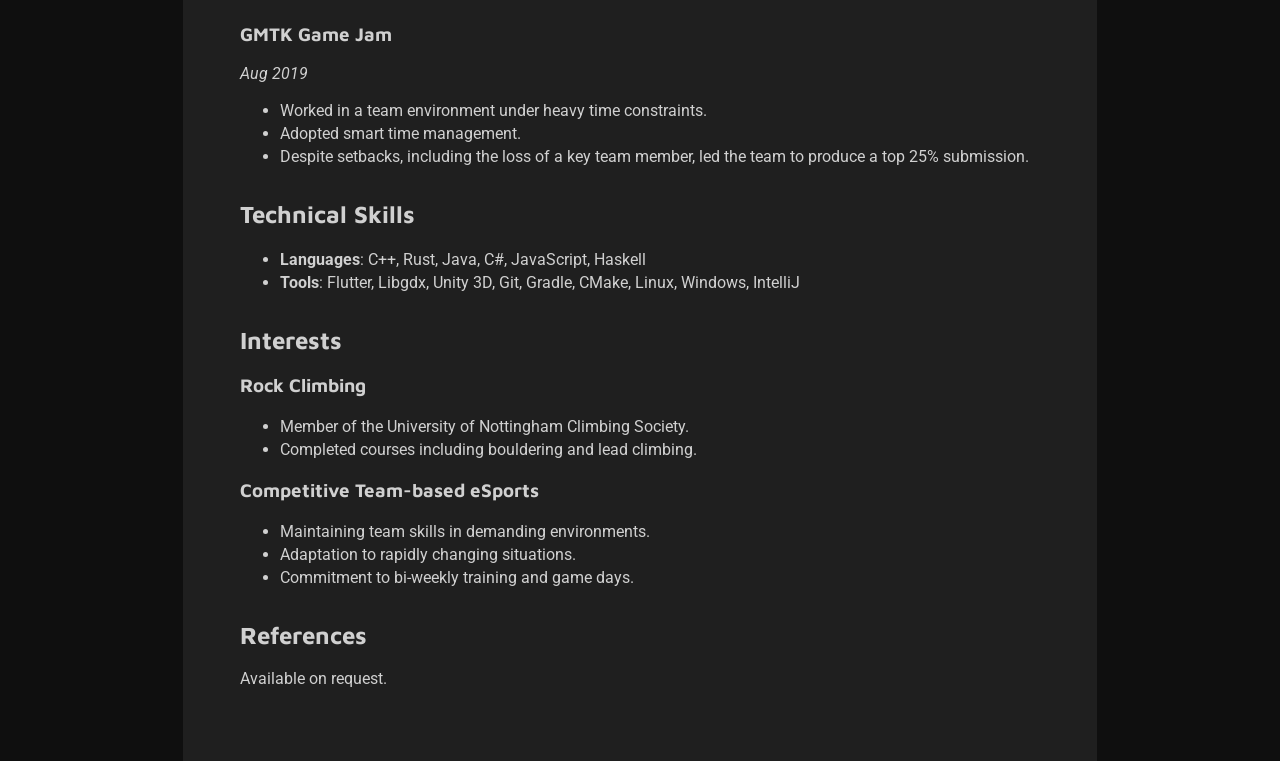
==== commit 6139fe14: "Content changes and layout improvements" ====
--- a/index.html
+++ b/index.html
@@ -24,15 +24,9 @@
 <h1 class="title">Keval Kapdee</h1>
 </header>
 <h2 id="about-me">About Me</h2>
-<p>I am a 2nd year Computer Science student currently looking for a one-year placement (2021). My interests include Cyber Security, IoT and Game Development.</p>
-<p>I often challenge my own understanding of software and hardware by creating small projects that I find interesting. For a similar reason, I regularly attempt rooms on <a href="https://tryhackme.com">TryHackMe</a> which allows me to constantly improve my understanding of the threat and defensive landscapes.</p>
-<p>I am looking to broaden my range of skills in software development and/or cyber security. A placement will further develop and deepen my understanding of the technical landscape. With my existing technical skill set and experience in group projects, I believe that I could be an asset to an existing team.</p>
-<h2 id="contact">Contact</h2>
-<ul>
-<li>Email - <a href="mailto:keval@kapdee.uk">keval@kapdee.uk</a></li>
-<li>Website - <a href="https://keval.kapdee.uk">keval.kapdee.uk</a></li>
-<li>Open Source Project Repositories - <a href="https://git.kapdee.uk">GitLab</a></li>
-</ul>
+<p>I am a 2nd year Computer Science student currently looking for a summer internship (2021). My interests include Game Development, IoT and OSS.</p>
+<p>I often challenge my own understanding of software and hardware by creating small projects that I find interesting. For a similar reason, I try to regularly participate in game jams such as Ludum Dare.</p>
+<p>I am looking to broaden my range of skills in game development and in general. A placement will further develop and deepen my understanding of the technical landscape. With my existing technical skill set and experience in group projects, I believe that I could be an asset to an existing team.</p>
 <h2 id="education">Education</h2>
 <h3 id="computer-science-bsc-university-of-nottingham-predicted-1st">Computer Science Bsc | University of Nottingham | Predicted 1st</h3>
 <p><em>Sep 2019 - Jun 2023</em></p>
@@ -53,7 +47,7 @@
 </ul>
 <h2 id="experience">Experience</h2>
 <h3 id="computer-science-mentor-scheme">Computer Science Mentor Scheme</h3>
-<p><em>Sep 2020 - Present</em></p>
+<p><em>Sep 2020 - June 2021</em></p>
 <ul>
 <li>Leading workshops for the first-years to aid their learning.</li>
 <li>Communicating and building my network within the university.</li>
@@ -67,7 +61,7 @@
 <li>A strong relationship with the client allowed for quick alterations to UI such as colour and layout changes.</li>
 </ul>
 <h3 id="larrys-escape">Larry’s Escape</h3>
-<p><em>Jan 2017 - Jun2020</em></p>
+<p><em>Jan 2017 - Jun 2020</em></p>
 <ul>
 <li>Sequel to my A Level project, building on existing foundations and maintaining code.</li>
 <li>Implemented a custom A* pathfinding algorithm and recursive maze generation algorithm.</li>
@@ -90,7 +84,7 @@
 </ul>
 <h2 id="technical-skills">Technical Skills</h2>
 <ul>
-<li><strong>Languages</strong>: C++, C, Rust, Java, C#, JavaScript, PHP, HTML, CSS</li>
+<li><strong>Languages</strong>: C++, Rust, Java, C#, JavaScript, Haskell</li>
 <li><strong>Tools</strong>: Flutter, Libgdx, Unity 3D, Git, Gradle, CMake, Linux, Windows, IntelliJ</li>
 </ul>
 <h2 id="interests">Interests</h2>
